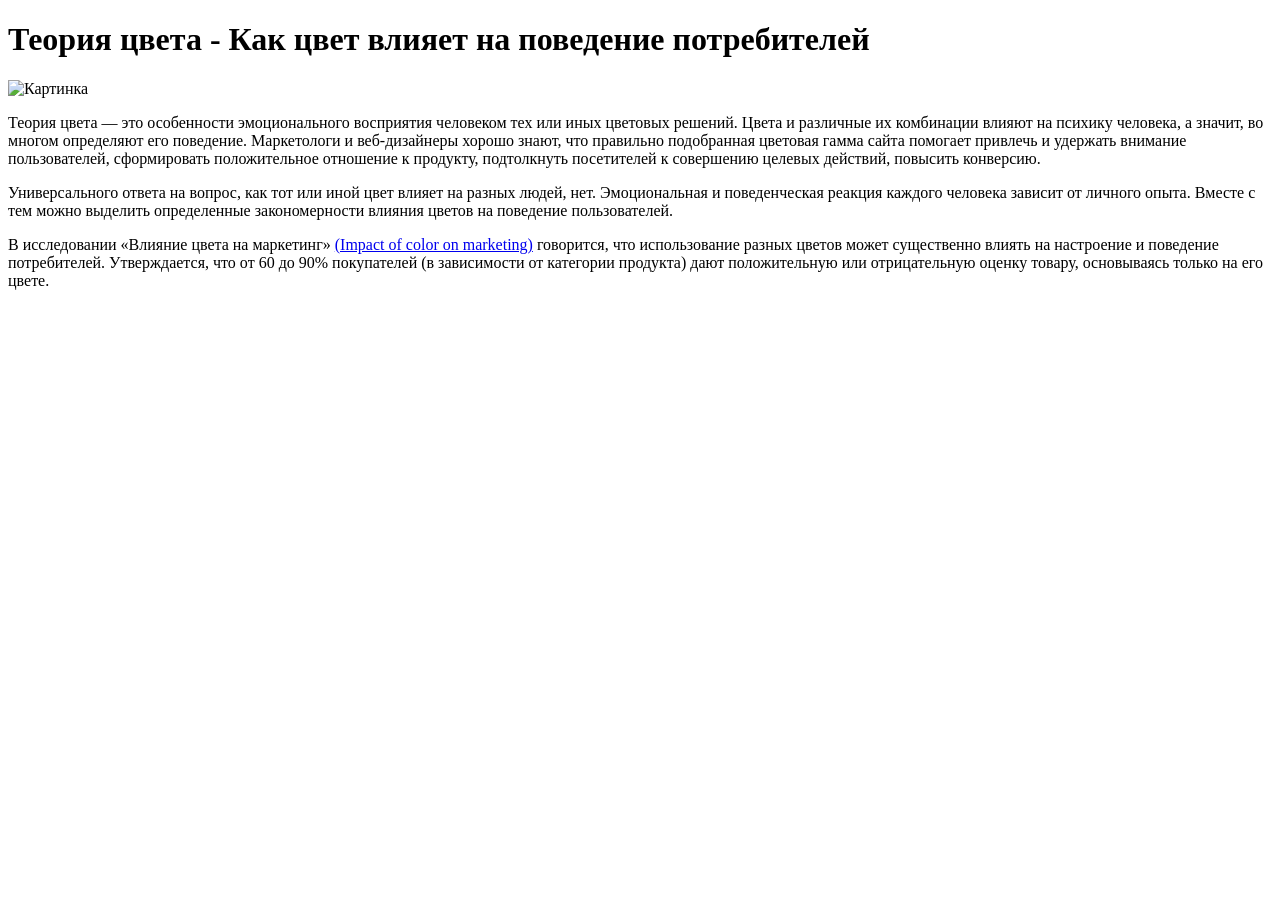
==== 1-Blog/index.html @ e6557847 "dz1" ====
<!DOCTYPE html>
<html lang="ru">

<head>
    <meta charset="UTF-8">
    <meta name="viewport" content="width=device-width, initial-scale=1.0">
    <title>Document</title>
</head>

<body>
    <h1>Теория цвета - Как цвет влияет на поведение потребителей</h1>
    <img src="C:\Users\dgzh2\Downloads\8cefa35e4f3f91ff718dae25d01f84692996a2cd.png" alt="Картинка">
    <p>
        Теория цвета — это особенности эмоционального восприятия человеком тех или иных цветовых решений. Цвета и
        различные их комбинации влияют на психику человека, а значит, во многом определяют его поведение. Маркетологи и
        веб-дизайнеры хорошо знают, что правильно подобранная цветовая гамма сайта помогает привлечь и удержать внимание
        пользователей, сформировать положительное отношение к продукту, подтолкнуть посетителей к совершению целевых
        действий, повысить конверсию.
    </p>

    <p>
        Универсального ответа на вопрос, как тот или иной цвет влияет на разных людей, нет. Эмоциональная и
        поведенческая реакция каждого человека зависит от личного опыта. Вместе с тем можно выделить определенные
        закономерности влияния цветов на поведение пользователей.
    </p>

    <p>
        В исследовании «Влияние цвета на маркетинг» <a
            href="https://www.researchgate.net/publication/235320162_Impact_of_color_on_marketing"
            target="_blank">(Impact of color on
            marketing)</a> говорится, что использование разных
        цветов может существенно влиять на настроение и поведение потребителей. Утверждается, что от 60 до 90%
        покупателей (в зависимости от категории продукта) дают положительную или отрицательную оценку товару,
        основываясь только на его цвете.
    </p>


</body>

</html>
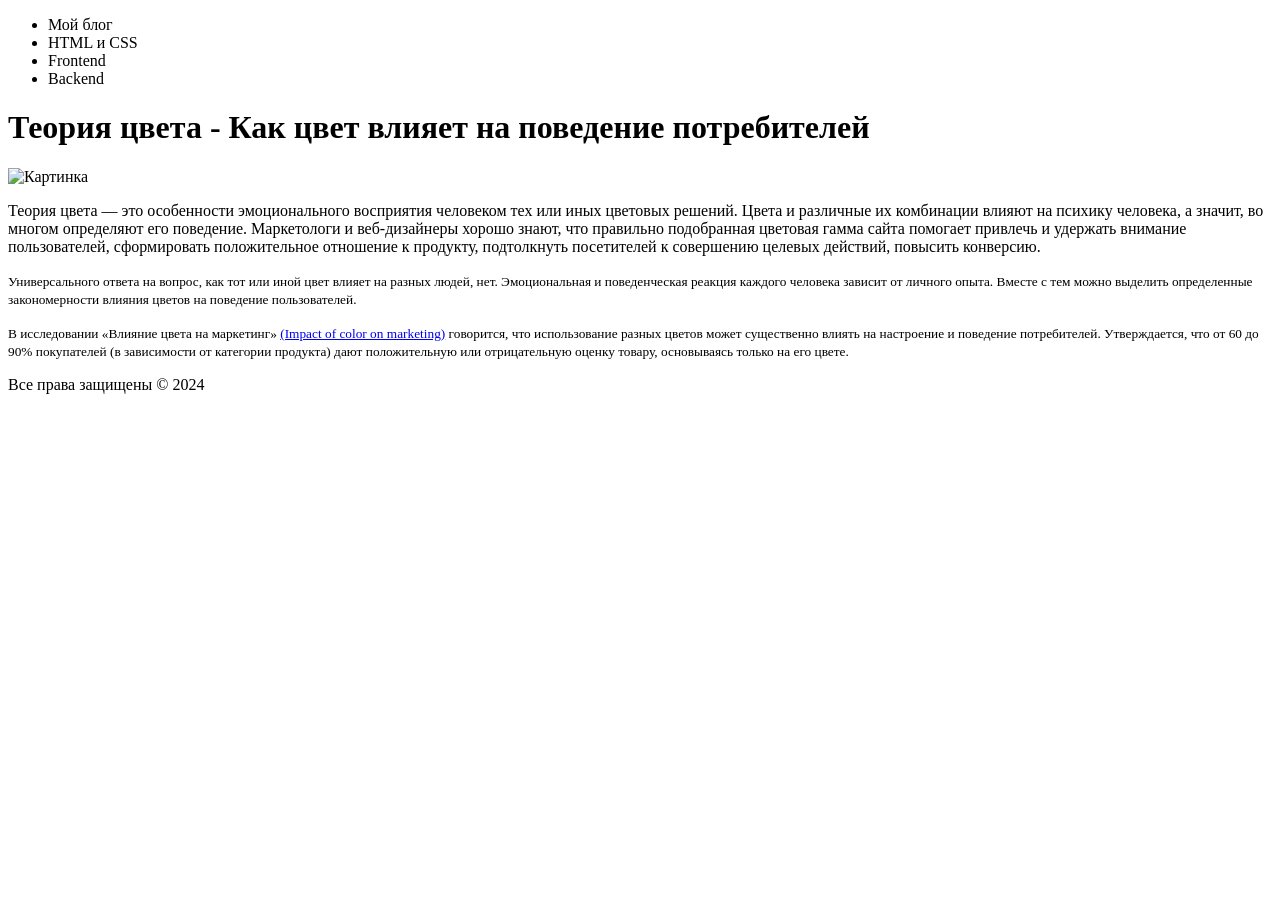
==== commit 7bcb85e5: "dzz2" ====
--- a/1-Blog/index.html
+++ b/1-Blog/index.html
@@ -8,33 +8,53 @@
 </head>
 
 <body>
-    <h1>Теория цвета - Как цвет влияет на поведение потребителей</h1>
-    <img src="C:\Users\dgzh2\Downloads\8cefa35e4f3f91ff718dae25d01f84692996a2cd.png" alt="Картинка">
-    <p>
-        Теория цвета — это особенности эмоционального восприятия человеком тех или иных цветовых решений. Цвета и
-        различные их комбинации влияют на психику человека, а значит, во многом определяют его поведение. Маркетологи и
-        веб-дизайнеры хорошо знают, что правильно подобранная цветовая гамма сайта помогает привлечь и удержать внимание
-        пользователей, сформировать положительное отношение к продукту, подтолкнуть посетителей к совершению целевых
-        действий, повысить конверсию.
-    </p>
+    <header>
+        <nav>
+            <ul>
+                <li>Мой блог</li>
+                <li>HTML и CSS</li>
+                <li>Frontend</li>
+                <li>Backend</li>
+            </ul>
+        </nav>
+    </header>
 
-    <p>
-        Универсального ответа на вопрос, как тот или иной цвет влияет на разных людей, нет. Эмоциональная и
-        поведенческая реакция каждого человека зависит от личного опыта. Вместе с тем можно выделить определенные
-        закономерности влияния цветов на поведение пользователей.
-    </p>
+    <main>
+        <h1>Теория цвета - Как цвет влияет на поведение потребителей</h1>
+        <img src="C:\Users\dgzh2\Downloads\Rectangle 181.png" alt="Картинка">
+        <p>
+            Теория цвета — это особенности эмоционального восприятия человеком тех или иных цветовых решений. Цвета и
+            различные их комбинации влияют на психику человека, а значит, во многом определяют его поведение.
+            Маркетологи и
+            веб-дизайнеры хорошо знают, что правильно подобранная цветовая гамма сайта помогает привлечь и удержать
+            внимание
+            пользователей, сформировать положительное отношение к продукту, подтолкнуть посетителей к совершению целевых
+            действий, повысить конверсию.
+        </p>
 
-    <p>
-        В исследовании «Влияние цвета на маркетинг» <a
-            href="https://www.researchgate.net/publication/235320162_Impact_of_color_on_marketing"
-            target="_blank">(Impact of color on
-            marketing)</a> говорится, что использование разных
-        цветов может существенно влиять на настроение и поведение потребителей. Утверждается, что от 60 до 90%
-        покупателей (в зависимости от категории продукта) дают положительную или отрицательную оценку товару,
-        основываясь только на его цвете.
-    </p>
+        <p><small>
+                Универсального ответа на вопрос, как тот или иной цвет влияет на разных людей, нет. Эмоциональная и
+                поведенческая реакция каждого человека зависит от личного опыта. Вместе с тем можно выделить
+                определенные
+                закономерности влияния цветов на поведение пользователей.
+            </small>
+        </p>
 
+        <p><small>
+                В исследовании «Влияние цвета на маркетинг» <a
+                    href="https://www.researchgate.net/publication/235320162_Impact_of_color_on_marketing"
+                    target="_blank">(Impact of color on
+                    marketing)</a> говорится, что использование разных
+                цветов может существенно влиять на настроение и поведение потребителей. Утверждается, что от 60 до 90%
+                покупателей (в зависимости от категории продукта) дают положительную или отрицательную оценку товару,
+                основываясь только на его цвете.
+            </small>
+        </p>
+    </main>
 
+    <footer>
+        <p>Все права защищены &copy; 2024</p>
+    </footer>
 </body>
 
 </html>
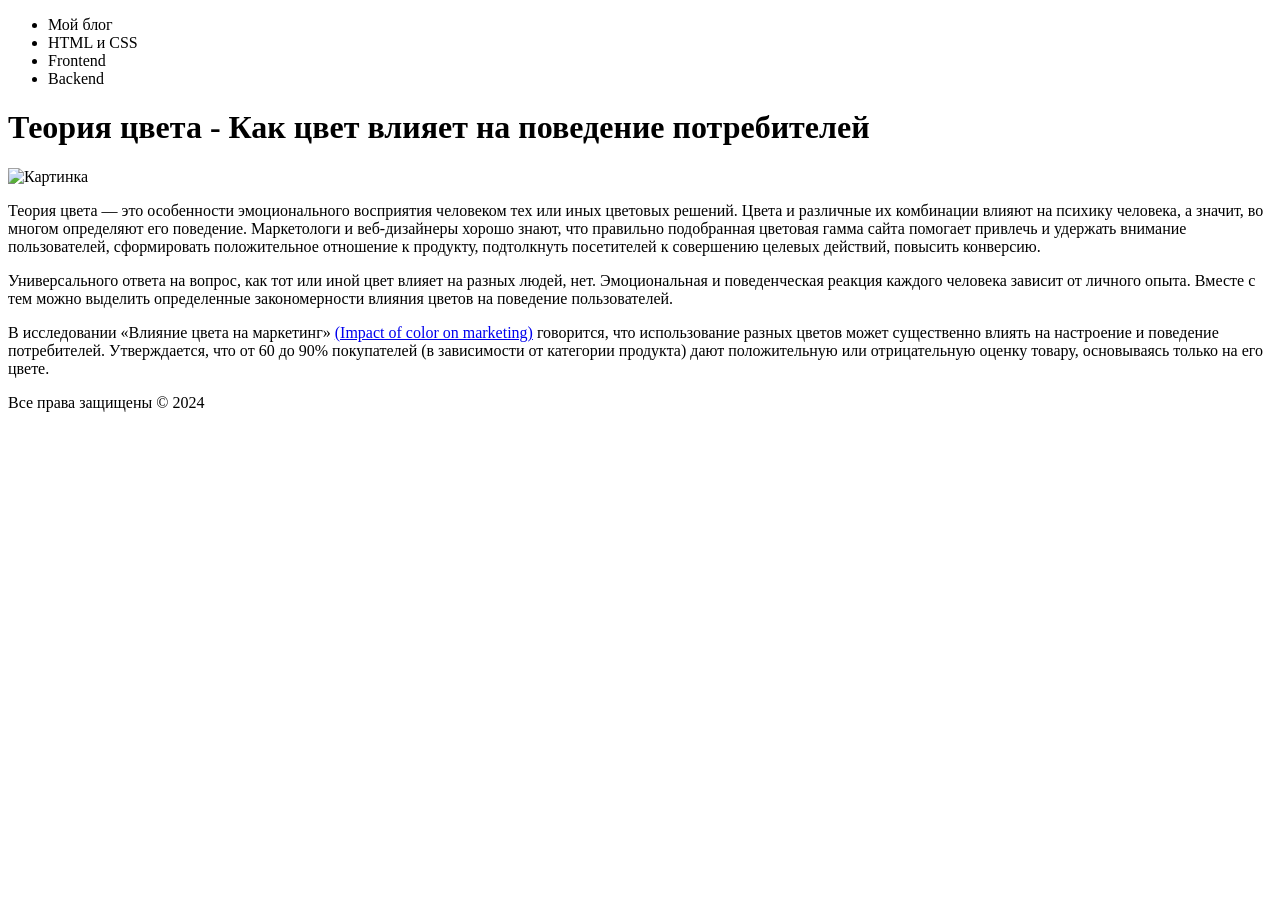
==== commit 10fe757f: "dz2" ====
--- a/1-Blog/index.html
+++ b/1-Blog/index.html
@@ -32,23 +32,21 @@
             действий, повысить конверсию.
         </p>
 
-        <p><small>
-                Универсального ответа на вопрос, как тот или иной цвет влияет на разных людей, нет. Эмоциональная и
-                поведенческая реакция каждого человека зависит от личного опыта. Вместе с тем можно выделить
-                определенные
-                закономерности влияния цветов на поведение пользователей.
-            </small>
+        <p>
+            Универсального ответа на вопрос, как тот или иной цвет влияет на разных людей, нет. Эмоциональная и
+            поведенческая реакция каждого человека зависит от личного опыта. Вместе с тем можно выделить
+            определенные
+            закономерности влияния цветов на поведение пользователей.
         </p>
 
-        <p><small>
-                В исследовании «Влияние цвета на маркетинг» <a
-                    href="https://www.researchgate.net/publication/235320162_Impact_of_color_on_marketing"
-                    target="_blank">(Impact of color on
-                    marketing)</a> говорится, что использование разных
-                цветов может существенно влиять на настроение и поведение потребителей. Утверждается, что от 60 до 90%
-                покупателей (в зависимости от категории продукта) дают положительную или отрицательную оценку товару,
-                основываясь только на его цвете.
-            </small>
+        <p>
+            В исследовании «Влияние цвета на маркетинг» <a
+                href="https://www.researchgate.net/publication/235320162_Impact_of_color_on_marketing"
+                target="_blank">(Impact of color on
+                marketing)</a> говорится, что использование разных
+            цветов может существенно влиять на настроение и поведение потребителей. Утверждается, что от 60 до 90%
+            покупателей (в зависимости от категории продукта) дают положительную или отрицательную оценку товару,
+            основываясь только на его цвете.
         </p>
     </main>
 
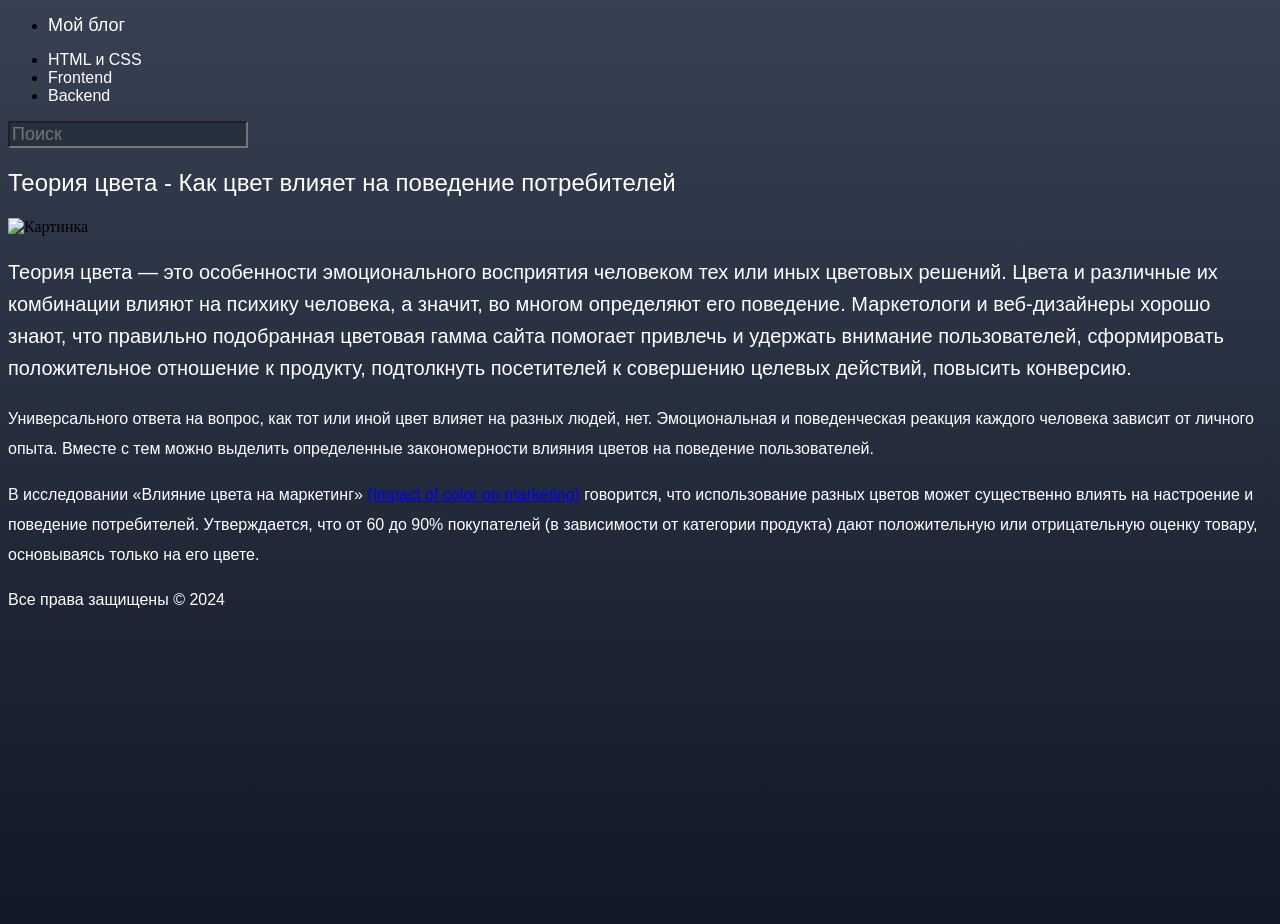
==== commit 83384882: "9.11. Домашнее задание - CSS Selectors" ====
--- a/1-Blog/index.html
+++ b/1-Blog/index.html
@@ -5,24 +5,34 @@
     <meta charset="UTF-8">
     <meta name="viewport" content="width=device-width, initial-scale=1.0">
     <title>Document</title>
+    <link rel="stylesheet" href="style.css">
 </head>
 
 <body>
     <header>
         <nav>
+            <div id="myblog">
+                <ul>
+                    <li><a href="#" target="_blank">Мой блог</a></li>
+                </ul>
+            </div>
             <ul>
-                <li>Мой блог</li>
-                <li>HTML и CSS</li>
-                <li>Frontend</li>
-                <li>Backend</li>
+                <li><a href="#" target="_blank">HTML и CSS</a></li>
+                <li><a href="#" target="_blank">Frontend</a></li>
+                <li><a href="#" target="_blank">Backend</a></li>
             </ul>
+
+            <form action="#" method="get">
+                <label for="search"></label>
+                <input type="text" id="search" name="search" placeholder="Поиск">
+            </form>
         </nav>
     </header>
 
     <main>
         <h1>Теория цвета - Как цвет влияет на поведение потребителей</h1>
-        <img src="C:\Users\dgzh2\Downloads\Rectangle 181.png" alt="Картинка">
-        <p>
+        <img src="F:\study-verstka\1-Blog\img.png" alt="Картинка">
+        <p class="article-intro">
             Теория цвета — это особенности эмоционального восприятия человеком тех или иных цветовых решений. Цвета и
             различные их комбинации влияют на психику человека, а значит, во многом определяют его поведение.
             Маркетологи и
@@ -32,14 +42,14 @@
             действий, повысить конверсию.
         </p>
 
-        <p>
+        <p class="article-body">
             Универсального ответа на вопрос, как тот или иной цвет влияет на разных людей, нет. Эмоциональная и
             поведенческая реакция каждого человека зависит от личного опыта. Вместе с тем можно выделить
             определенные
             закономерности влияния цветов на поведение пользователей.
         </p>
 
-        <p>
+        <p class="article-body">
             В исследовании «Влияние цвета на маркетинг» <a
                 href="https://www.researchgate.net/publication/235320162_Impact_of_color_on_marketing"
                 target="_blank">(Impact of color on
--- a/1-Blog/style.css
+++ b/1-Blog/style.css
@@ -0,0 +1,71 @@
+body {
+    min-height: 100vh;
+    background: linear-gradient(to bottom, #374151, #111827);
+}
+
+#myblog a {
+    font-family: 'Roboto', sans-serif;
+    font-weight: 400;
+    font-size: 18px;
+    line-height: 100%;
+    letter-spacing: 0%;
+    text-decoration: none;
+    color: #FFFFFF;
+}
+
+header a {
+    font-family: 'Roboto', sans-serif;
+    font-weight: 400;
+    font-size: 16px;
+    line-height: 100%;
+    letter-spacing: 0%;
+    text-decoration: none;
+    color: #FFFFFF;
+}
+
+#search {
+    background-color: rgb(31, 41, 55, 0.6);
+    font-family: 'Roboto', sans-serif;
+    font-weight: 400;
+    font-size: 18px;
+    line-height: 100%;
+    letter-spacing: 0%;
+    color: #FFFFFF;
+}
+
+h1 {
+    font-family: 'Roboto', sans-serif;
+    font-weight: 400;
+    font-size: 24px;
+    line-height: 38px;
+    letter-spacing: 0%;
+    justify-content: center;
+    color: #FFFFFF;
+}
+
+.article-intro {
+    font-family: 'Roboto', sans-serif;
+    font-weight: 400;
+    font-size: 20px;
+    line-height: 32px;
+    letter-spacing: 0%;
+    color: #FFFFFF;
+}
+
+.article-body {
+    font-family: 'Roboto', sans-serif;
+    font-weight: 400;
+    font-size: 16px;
+    line-height: 30px;
+    letter-spacing: 0%;
+    color: #FFFFFF;
+}
+
+footer {
+    font-family: 'Roboto', sans-serif;
+    font-weight: 400;
+    font-size: 16px;
+    line-height: 28px;
+    letter-spacing: 0%;
+    color: #FFFFFF;
+}
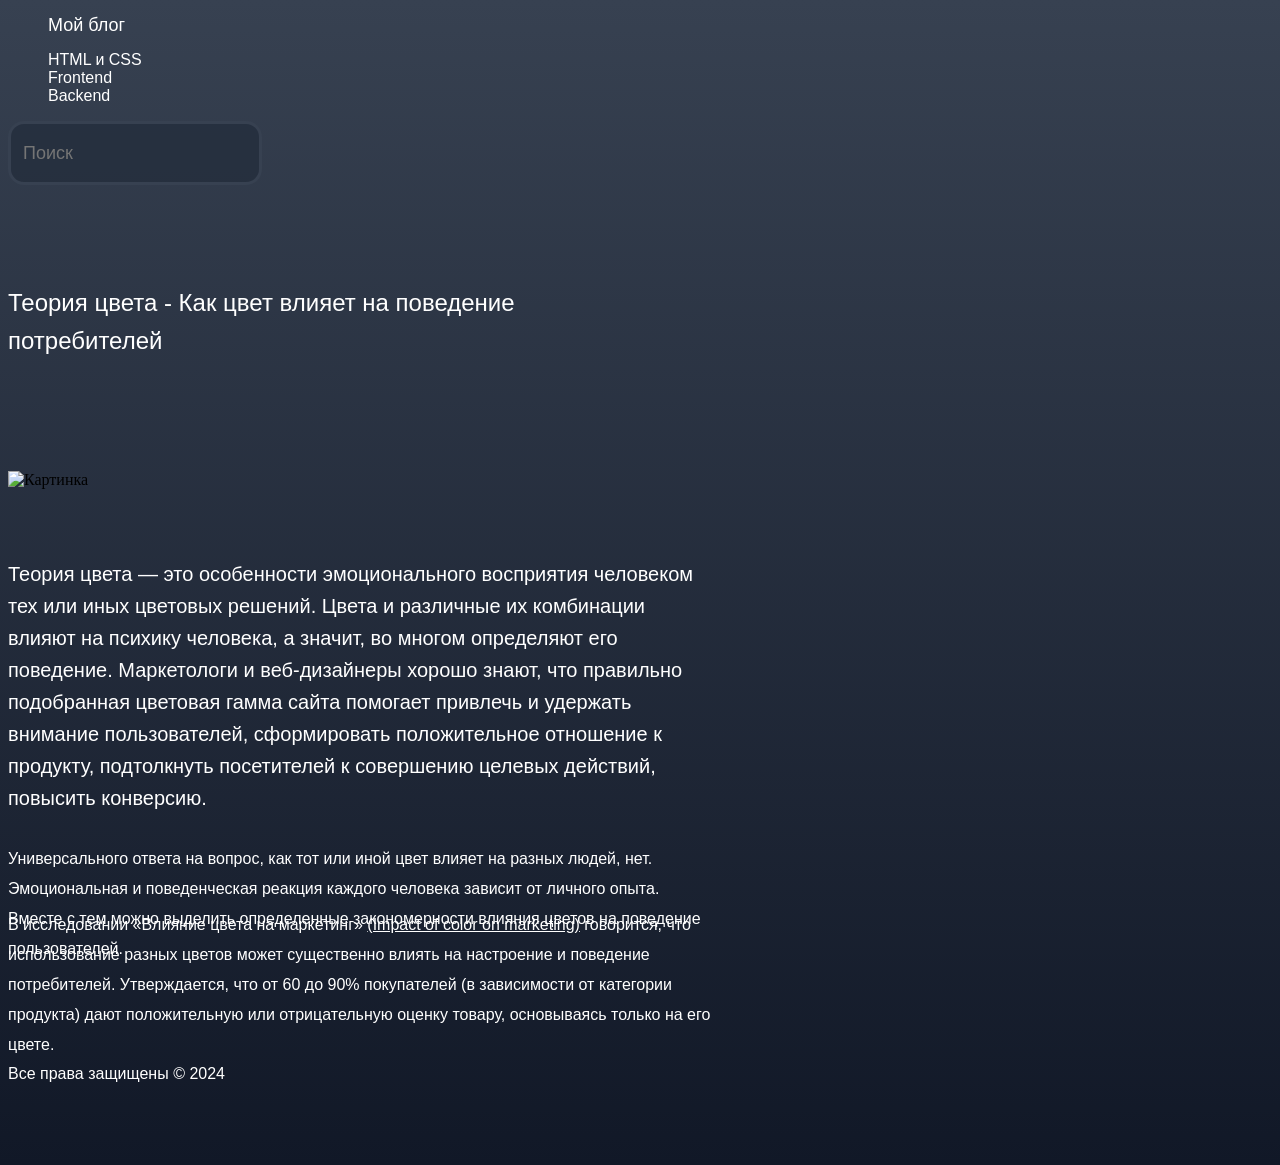
==== commit cbb2cfd8: "12.10. Домашнее задание - Блочная модель" ====
--- a/1-Blog/index.html
+++ b/1-Blog/index.html
@@ -31,7 +31,7 @@
 
     <main>
         <h1>Теория цвета - Как цвет влияет на поведение потребителей</h1>
-        <img src="F:\study-verstka\1-Blog\img.png" alt="Картинка">
+        <img src="F:\study-verstka\1-Blog\img.png" alt="Картинка" id="img">
         <p class="article-intro">
             Теория цвета — это особенности эмоционального восприятия человеком тех или иных цветовых решений. Цвета и
             различные их комбинации влияют на психику человека, а значит, во многом определяют его поведение.
--- a/1-Blog/style.css
+++ b/1-Blog/style.css
@@ -1,6 +1,11 @@
 body {
     min-height: 100vh;
     background: linear-gradient(to bottom, #374151, #111827);
+    box-sizing: border-box;
+}
+
+nav ul {
+    list-style: none;
 }
 
 #myblog a {
@@ -31,6 +36,11 @@
     line-height: 100%;
     letter-spacing: 0%;
     color: #FFFFFF;
+    width: 224px;
+    height: 40px;
+    border-radius: 16px;
+    border: solid #374151;
+    padding: 9px 12px;
 }
 
 h1 {
@@ -41,6 +51,15 @@
     letter-spacing: 0%;
     justify-content: center;
     color: #FFFFFF;
+    width: 525px;
+    height: 76px;
+    margin: 99px 0px 111px 0px;
+}
+
+#img {
+    width: 896px;
+    height: 594px;
+    margin: 0px 0px 69px 0px;
 }
 
 .article-intro {
@@ -50,6 +69,9 @@
     line-height: 32px;
     letter-spacing: 0%;
     color: #FFFFFF;
+    width: 708px;
+    height: 101px;
+    margin: 0px 0px 185px 0px;
 }
 
 .article-body {
@@ -58,6 +80,12 @@
     font-size: 16px;
     line-height: 30px;
     letter-spacing: 0%;
+    color: #FFFFFF;
+    width: 708px;
+    height: 50px;
+}
+
+a {
     color: #FFFFFF;
 }
 
@@ -68,4 +96,5 @@
     line-height: 28px;
     letter-spacing: 0%;
     color: #FFFFFF;
+    margin: 100px 0px 77px 0px;
 }
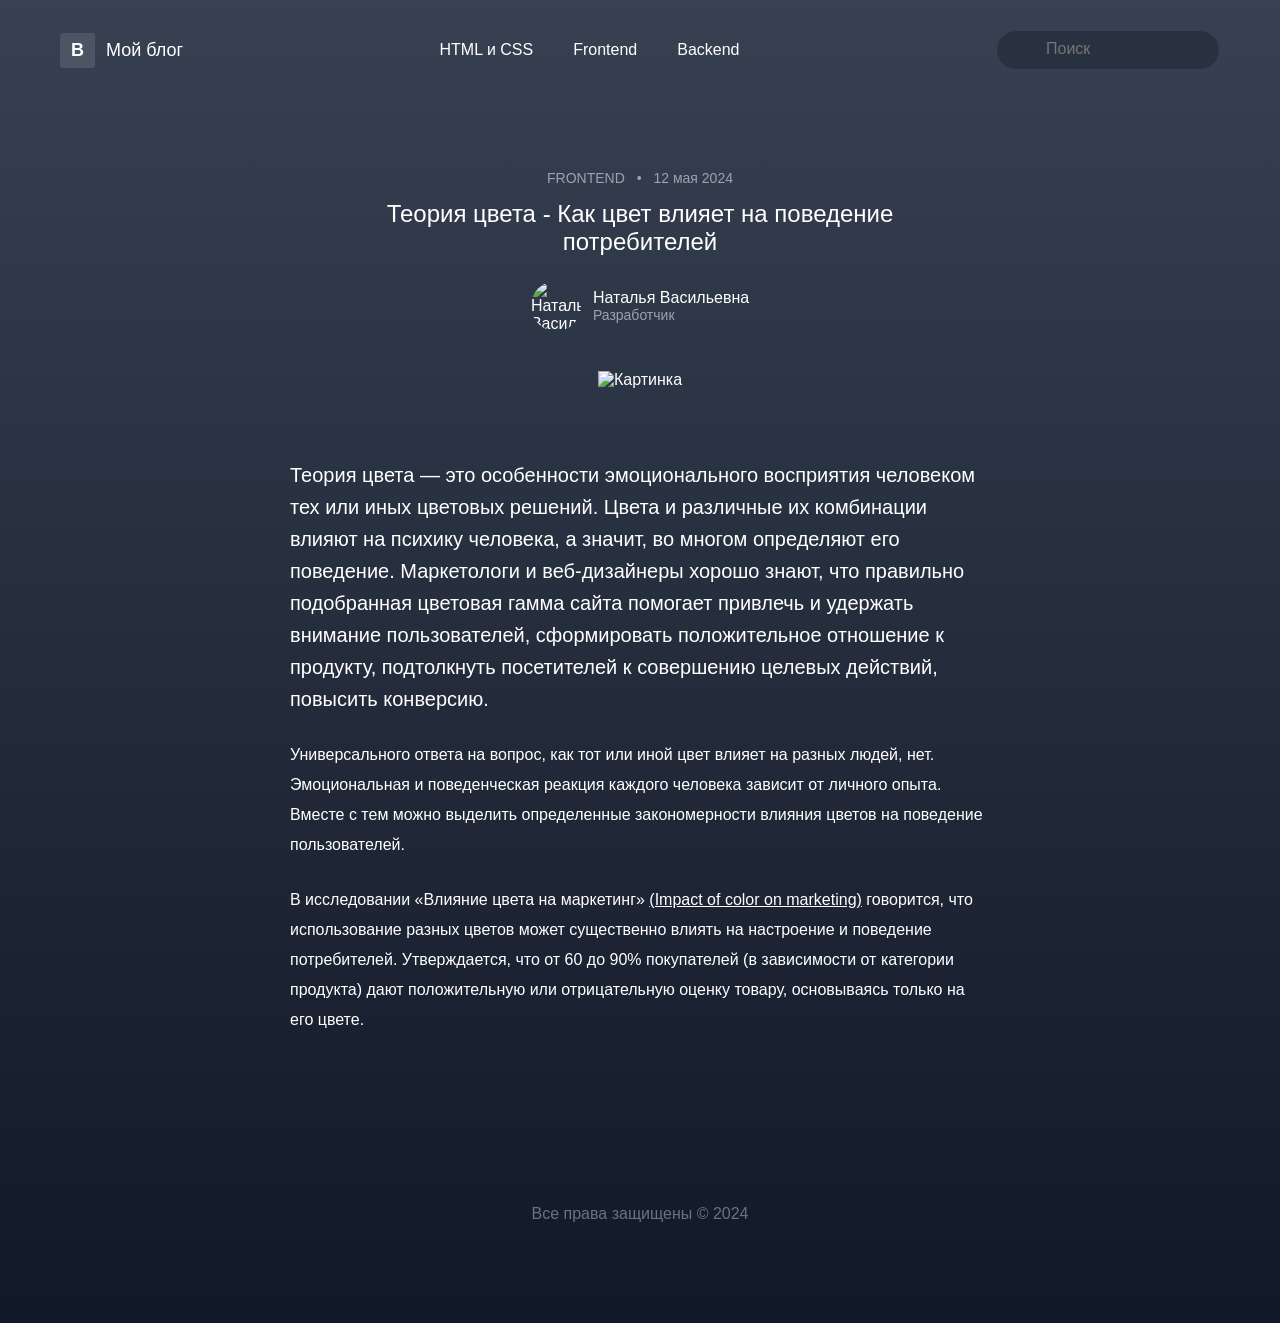
==== commit 477cf06f: "закончил полностью проект 1-Blog" ====
--- a/1-Blog/index.html
+++ b/1-Blog/index.html
@@ -10,58 +10,88 @@
 
 <body>
     <header>
-        <nav>
-            <div id="myblog">
-                <ul>
-                    <li><a href="#" target="_blank">Мой блог</a></li>
+        <div class="container">
+            <nav>
+                <div class="nav-left">
+                    <div class="box-b">B</div>
+                    <a href="#" target="_blank" class="brand-blank">Мой блог</a>
+                </div>
+
+                <ul class="nav-links">
+                    <li><a href="#" target="_blank">HTML и CSS</a></li>
+                    <li><a href="#" target="_blank">Frontend</a></li>
+                    <li><a href="#" target="_blank">Backend</a></li>
                 </ul>
-            </div>
-            <ul>
-                <li><a href="#" target="_blank">HTML и CSS</a></li>
-                <li><a href="#" target="_blank">Frontend</a></li>
-                <li><a href="#" target="_blank">Backend</a></li>
-            </ul>
 
-            <form action="#" method="get">
-                <label for="search"></label>
-                <input type="text" id="search" name="search" placeholder="Поиск">
-            </form>
-        </nav>
+                <form action="#" method="get" class="search-form">
+                    <input type="text" id="search" name="search" placeholder="Поиск">
+                </form>
+            </nav>
+        </div>
     </header>
 
     <main>
-        <h1>Теория цвета - Как цвет влияет на поведение потребителей</h1>
-        <img src="F:\study-verstka\1-Blog\img.png" alt="Картинка" id="img">
-        <p class="article-intro">
-            Теория цвета — это особенности эмоционального восприятия человеком тех или иных цветовых решений. Цвета и
-            различные их комбинации влияют на психику человека, а значит, во многом определяют его поведение.
-            Маркетологи и
-            веб-дизайнеры хорошо знают, что правильно подобранная цветовая гамма сайта помогает привлечь и удержать
-            внимание
-            пользователей, сформировать положительное отношение к продукту, подтолкнуть посетителей к совершению целевых
-            действий, повысить конверсию.
-        </p>
+        <div class="container main-container">
 
-        <p class="article-body">
-            Универсального ответа на вопрос, как тот или иной цвет влияет на разных людей, нет. Эмоциональная и
-            поведенческая реакция каждого человека зависит от личного опыта. Вместе с тем можно выделить
-            определенные
-            закономерности влияния цветов на поведение пользователей.
-        </p>
+            <div class="author-block">
+                <div class="meta-info">
+                    <span class="category">FRONTEND</span>
+                    <span class="dot">•</span>
+                    <span class="date">12 мая 2024</span>
+                </div>
+                <h1 class="main-title">Теория цвета - Как цвет влияет на поведение потребителей</h1>
+                <div class="profile">
+                    <img src="C:\study-verstka\1-Blog\Ellipse 1.png" alt="Наталья Васильевна" class="avatar">
+                    <div class="profile-text">
+                        <span class="author-name">Наталья Васильевна</span>
+                        <span class="author-role">Разработчик</span>
+                    </div>
+                </div>
+            </div>
 
-        <p class="article-body">
-            В исследовании «Влияние цвета на маркетинг» <a
-                href="https://www.researchgate.net/publication/235320162_Impact_of_color_on_marketing"
-                target="_blank">(Impact of color on
-                marketing)</a> говорится, что использование разных
-            цветов может существенно влиять на настроение и поведение потребителей. Утверждается, что от 60 до 90%
-            покупателей (в зависимости от категории продукта) дают положительную или отрицательную оценку товару,
-            основываясь только на его цвете.
-        </p>
+            <img src="C:\study-verstka\1-Blog\img.png" alt="Картинка" id="img">
+
+            <div class="article-content">
+                <p class="article-intro">
+                    Теория цвета — это особенности эмоционального восприятия человеком тех или иных цветовых решений.
+                    Цвета
+                    и
+                    различные их комбинации влияют на психику человека, а значит, во многом определяют его поведение.
+                    Маркетологи и
+                    веб-дизайнеры хорошо знают, что правильно подобранная цветовая гамма сайта помогает привлечь и
+                    удержать
+                    внимание
+                    пользователей, сформировать положительное отношение к продукту, подтолкнуть посетителей к совершению
+                    целевых
+                    действий, повысить конверсию.
+                </p>
+
+                <p class="article-body">
+                    Универсального ответа на вопрос, как тот или иной цвет влияет на разных людей, нет. Эмоциональная и
+                    поведенческая реакция каждого человека зависит от личного опыта. Вместе с тем можно выделить
+                    определенные
+                    закономерности влияния цветов на поведение пользователей.
+                </p>
+
+                <p class="article-body">
+                    В исследовании «Влияние цвета на маркетинг» <a
+                        href="https://www.researchgate.net/publication/235320162_Impact_of_color_on_marketing"
+                        target="_blank">(Impact of color on
+                        marketing)</a> говорится, что использование разных
+                    цветов может существенно влиять на настроение и поведение потребителей. Утверждается, что от 60 до
+                    90%
+                    покупателей (в зависимости от категории продукта) дают положительную или отрицательную оценку
+                    товару,
+                    основываясь только на его цвете.
+                </p>
+            </div>
+        </div>
     </main>
 
     <footer>
-        <p>Все права защищены &copy; 2024</p>
+        <div class="container">
+            <p>Все права защищены &copy; 2024</p>
+        </div>
     </footer>
 </body>
 
--- a/1-Blog/style.css
+++ b/1-Blog/style.css
@@ -1,100 +1,183 @@
+* {
+    margin: 0;
+    padding: 0;
+    box-sizing: border-box;
+}
+
 body {
     min-height: 100vh;
     background: linear-gradient(to bottom, #374151, #111827);
-    box-sizing: border-box;
+    font-family: 'Roboto', sans-serif;
+    color: #ffffff;
 }
 
-nav ul {
-    list-style: none;
+.container {
+    width: 100%;
+    max-width: 1200px;
+    margin: 0 auto;
+    padding: 0 20px;
 }
 
-#myblog a {
-    font-family: 'Roboto', sans-serif;
+header {
+    padding: 30px 0;
+}
+
+nav {
+    display: flex;
+    align-items: center;
+    justify-content: space-between;
+}
+
+.nav-left {
+    display: flex;
+    align-items: center;
+    gap: 11px;
+}
+
+.box-b {
+    width: 35px;
+    height: 35px;
+    background-color: #4B5563;
+    border-radius: 3px;
+    color: white;
+    font-size: 18px;
+    font-weight: 600;
+    display: flex;
+    align-items: center;
+    justify-content: center;
+}
+
+.brand-blank {
+    font-size: 18px;
     font-weight: 400;
-    font-size: 18px;
-    line-height: 100%;
-    letter-spacing: 0%;
     text-decoration: none;
     color: #FFFFFF;
 }
 
-header a {
-    font-family: 'Roboto', sans-serif;
-    font-weight: 400;
+.nav-links {
+    list-style: none;
+    display: flex;
+    gap: 40px;
+}
+
+.nav-links a {
     font-size: 16px;
-    line-height: 100%;
-    letter-spacing: 0%;
     text-decoration: none;
     color: #FFFFFF;
 }
 
 #search {
-    background-color: rgb(31, 41, 55, 0.6);
-    font-family: 'Roboto', sans-serif;
-    font-weight: 400;
-    font-size: 18px;
-    line-height: 100%;
-    letter-spacing: 0%;
+    background-color: rgba(31, 41, 55, 0.6);
+    font-size: 16px;
     color: #FFFFFF;
     width: 224px;
     height: 40px;
-    border-radius: 16px;
-    border: solid #374151;
-    padding: 9px 12px;
+    border-radius: 100px;
+    border: 1px solid #374151;
+    outline: none;
+    padding: 9px 128px 12px 49px;
 }
 
-h1 {
-    font-family: 'Roboto', sans-serif;
+main {
+    padding: 70px 0;
+}
+
+.main-container {
+    display: flex;
+    flex-direction: column;
+    align-items: center;
+}
+
+.author-block {
+    text-align: center;
+    margin-bottom: 70px;
+}
+
+.meta-info {
+    font-size: 14px;
+    color: #9ca3af;
+    margin-bottom: 14px;
+}
+
+.meta-info .category {
     font-weight: 400;
+}
+
+.meta-info .dot {
+    margin: 0 8px;
+}
+
+.main-title {
     font-size: 24px;
-    line-height: 38px;
-    letter-spacing: 0%;
+    font-weight: 400;
+    max-width: 650px;
+    margin: 0 auto 25px auto;
+}
+
+.profile {
+    display: flex;
+    align-items: center;
     justify-content: center;
-    color: #FFFFFF;
-    width: 525px;
-    height: 76px;
-    margin: 99px 0px 111px 0px;
+    gap: 12px;
+}
+
+.avatar {
+    width: 50px;
+    height: 50px;
+    border-radius: 50%;
+    object-fit: cover;
+}
+
+.profile-text {
+    display: flex;
+    flex-direction: column;
+    text-align: left;
+}
+
+.author-name {
+    font-size: 16px;
+    font-weight: 400;
+}
+
+.author-role {
+    font-size: 14px;
+    color: #9ca3af;
 }
 
 #img {
-    width: 896px;
-    height: 594px;
-    margin: 0px 0px 69px 0px;
+    margin-top: -30px;
+    margin-bottom: 70px;
+}
+
+.article-content {
+    max-width: 700px;
+    width: 100%;
+    display: flex;
+    flex-direction: column;
+    gap: 25px;
 }
 
 .article-intro {
-    font-family: 'Roboto', sans-serif;
-    font-weight: 400;
     font-size: 20px;
     line-height: 32px;
-    letter-spacing: 0%;
+    font-weight: 400;
     color: #FFFFFF;
-    width: 708px;
-    height: 101px;
-    margin: 0px 0px 185px 0px;
 }
 
 .article-body {
-    font-family: 'Roboto', sans-serif;
+    font-size: 16px;
     font-weight: 400;
-    font-size: 16px;
     line-height: 30px;
-    letter-spacing: 0%;
     color: #FFFFFF;
-    width: 708px;
-    height: 50px;
 }
 
-a {
+.article-content a {
     color: #FFFFFF;
 }
 
 footer {
-    font-family: 'Roboto', sans-serif;
-    font-weight: 400;
+    padding: 100px 0;
+    text-align: center;
     font-size: 16px;
-    line-height: 28px;
-    letter-spacing: 0%;
-    color: #FFFFFF;
-    margin: 100px 0px 77px 0px;
+    color: #6b7280;
 }
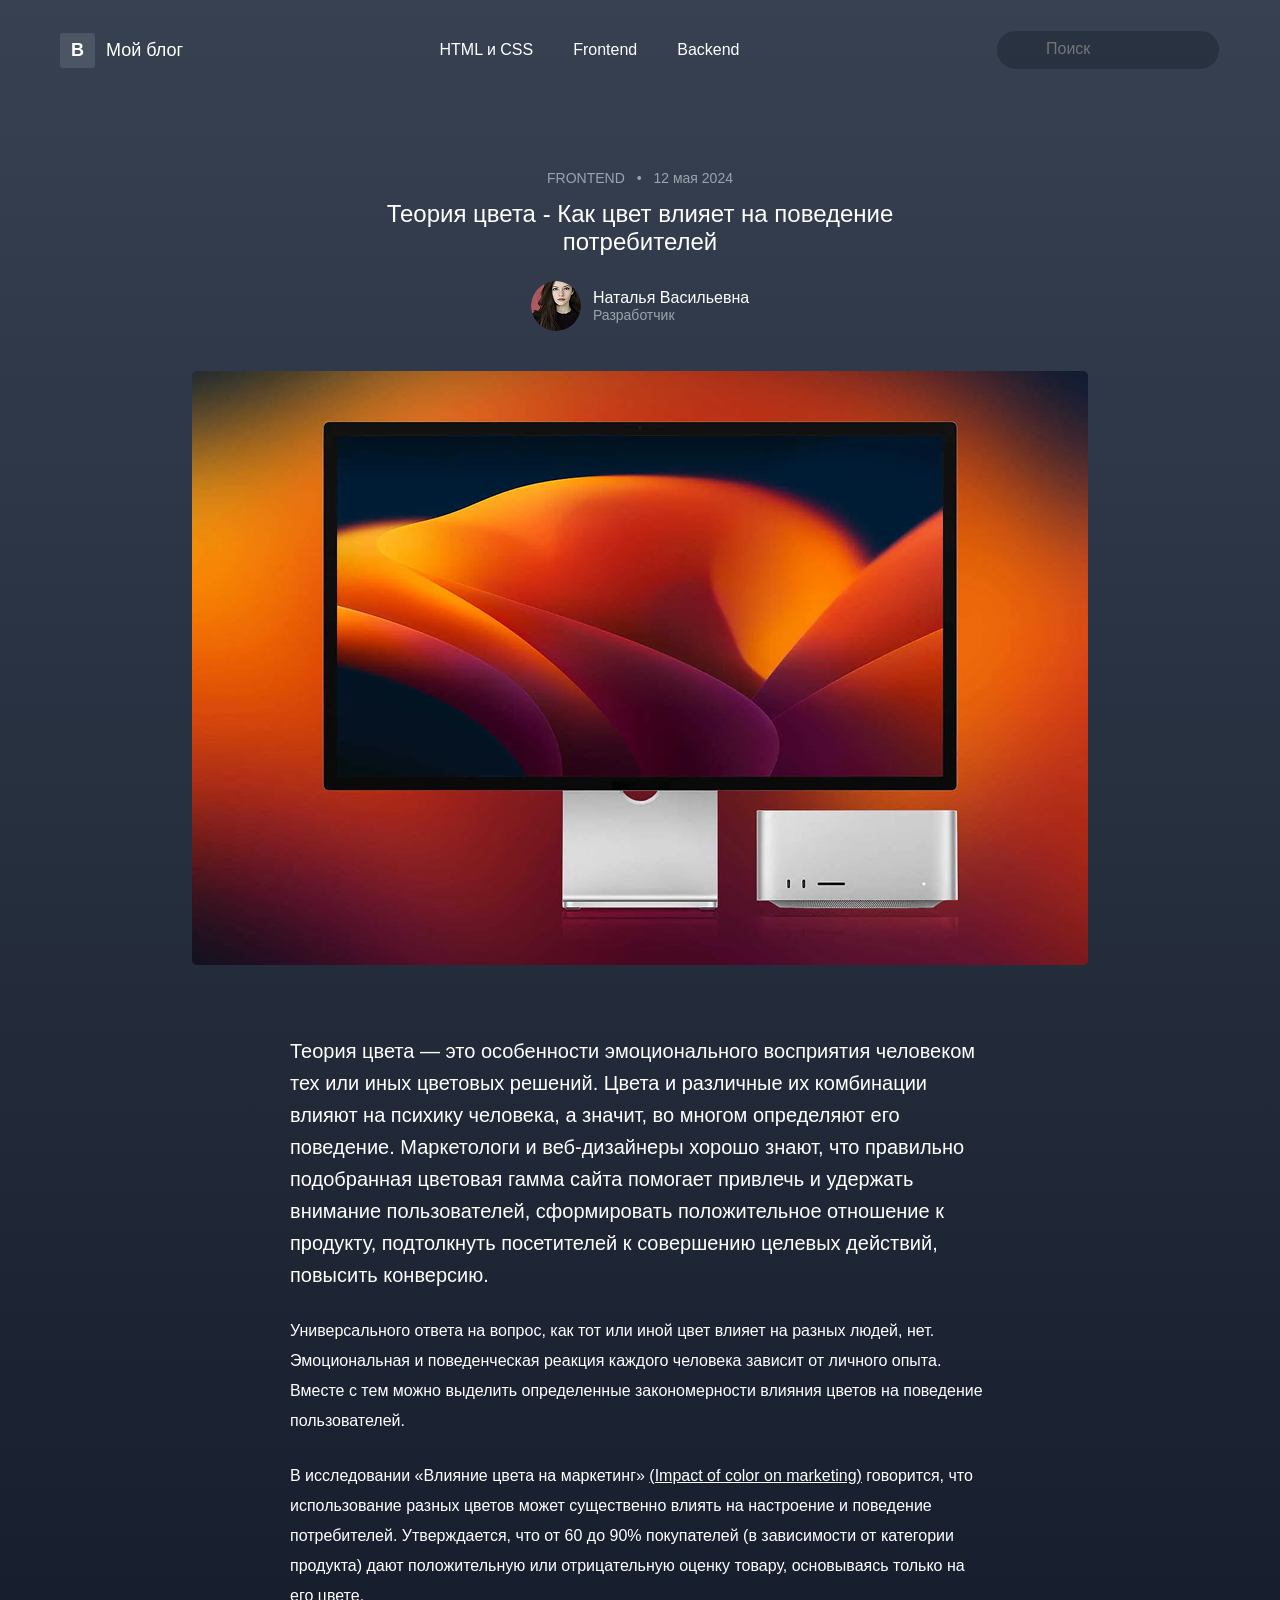
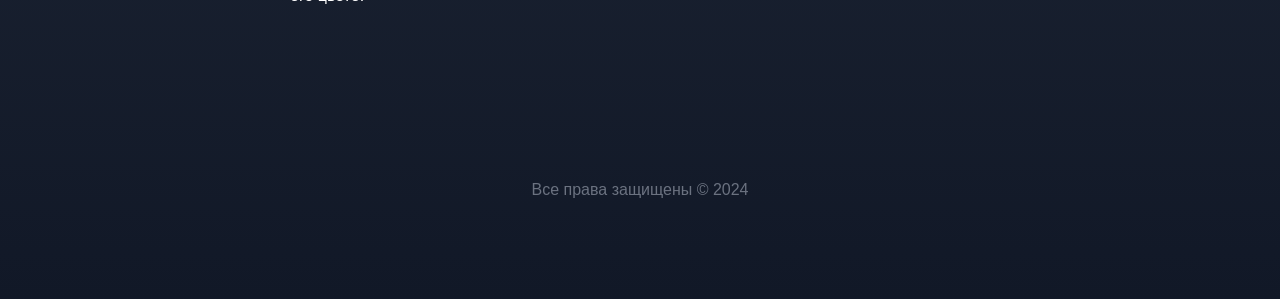
==== commit 126442fa: "закончил полностью проект 1-Blog" ====
--- a/1-Blog/index.html
+++ b/1-Blog/index.html
@@ -41,7 +41,7 @@
                 </div>
                 <h1 class="main-title">Теория цвета - Как цвет влияет на поведение потребителей</h1>
                 <div class="profile">
-                    <img src="C:\study-verstka\1-Blog\Ellipse 1.png" alt="Наталья Васильевна" class="avatar">
+                    <img src="Ellipse 1.png" alt="Наталья Васильевна" class="avatar">
                     <div class="profile-text">
                         <span class="author-name">Наталья Васильевна</span>
                         <span class="author-role">Разработчик</span>
@@ -49,7 +49,7 @@
                 </div>
             </div>
 
-            <img src="C:\study-verstka\1-Blog\img.png" alt="Картинка" id="img">
+            <img src="img.png" alt="Картинка" id="img">
 
             <div class="article-content">
                 <p class="article-intro">
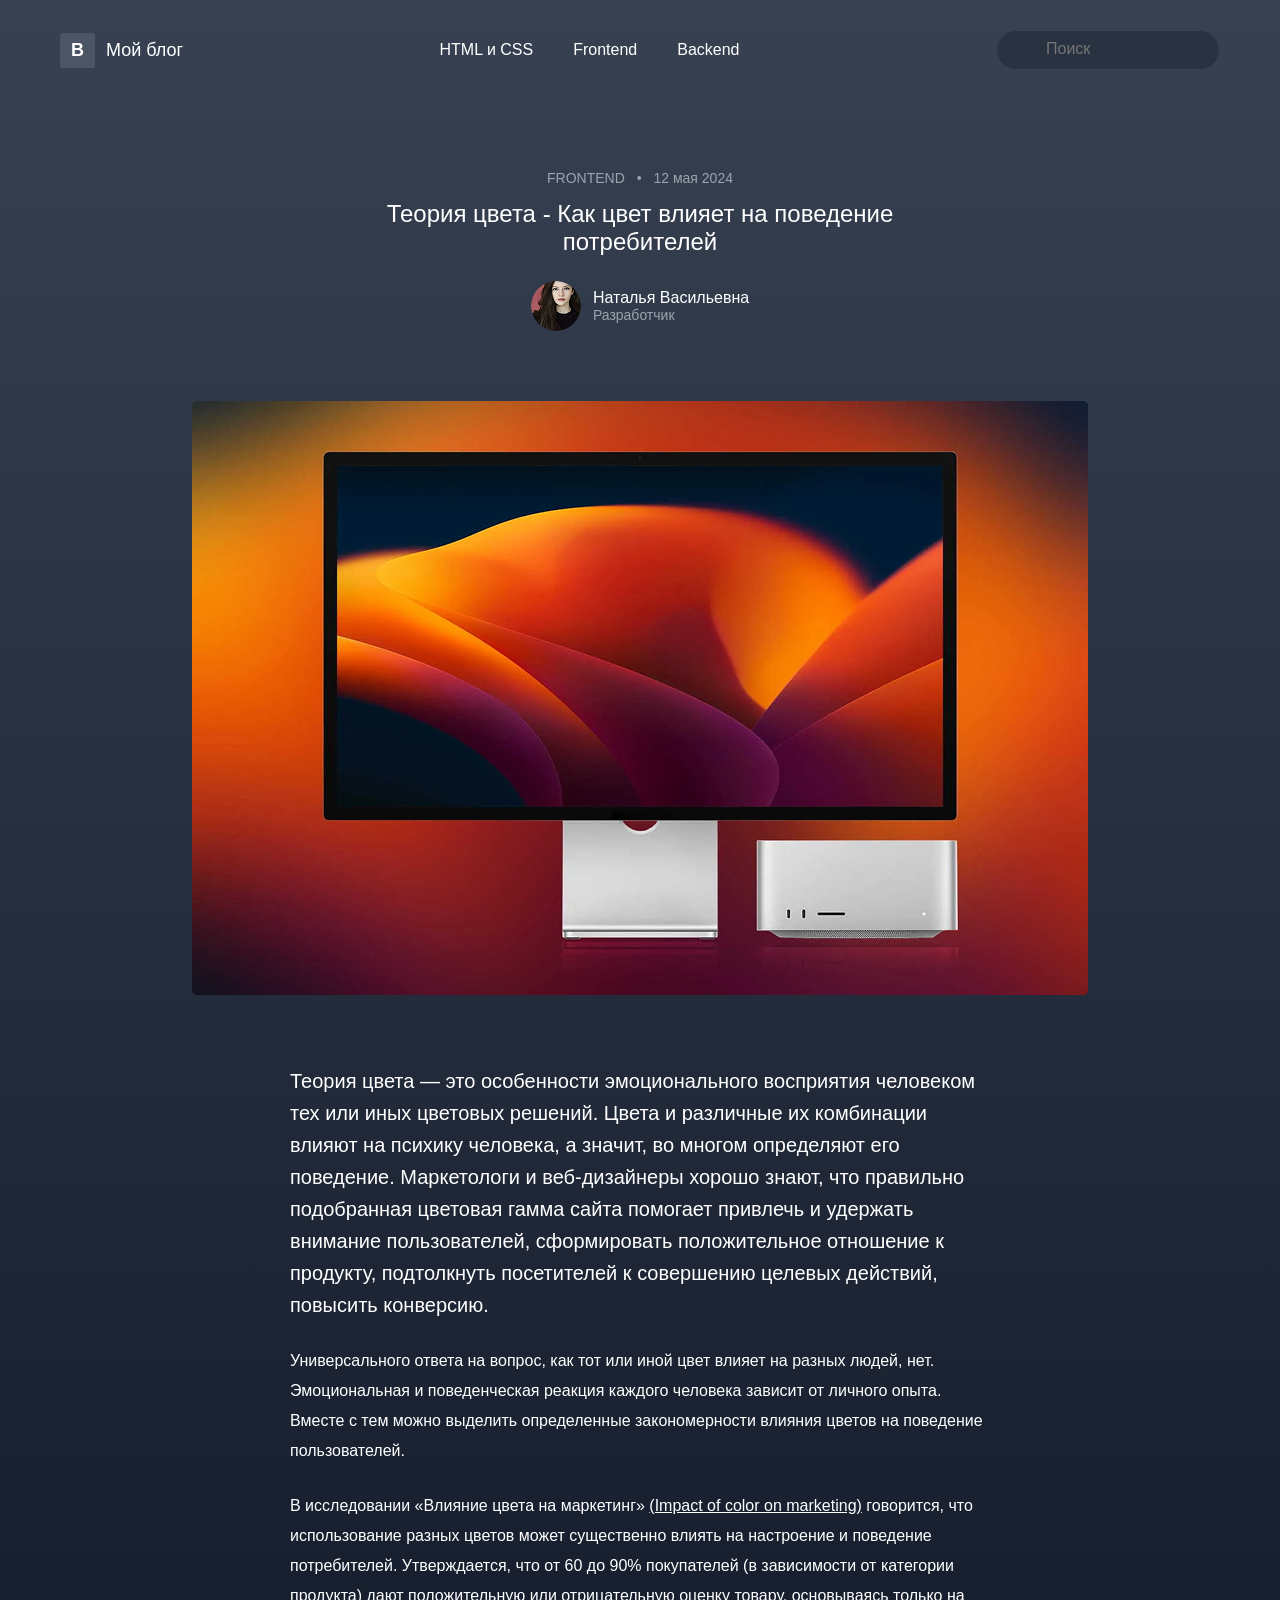
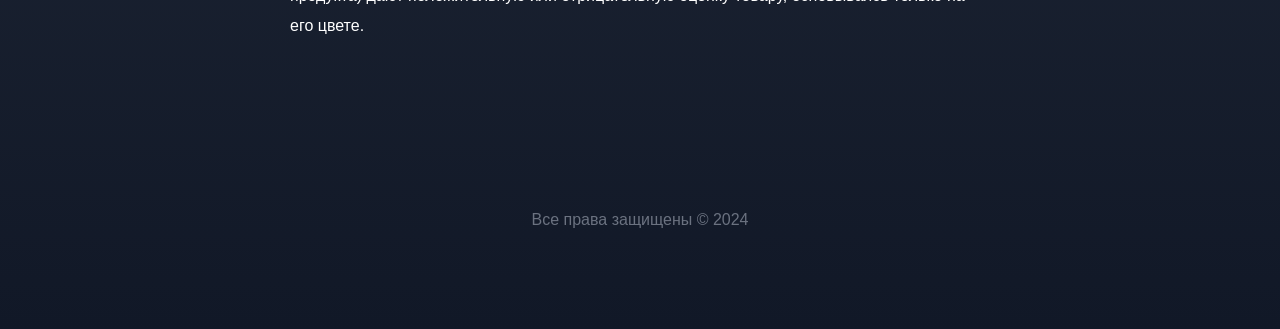
==== commit abf1f2cc: "Добавление Тарифы" ====
--- a/1-Blog/index.html
+++ b/1-Blog/index.html
@@ -4,7 +4,7 @@
 <head>
     <meta charset="UTF-8">
     <meta name="viewport" content="width=device-width, initial-scale=1.0">
-    <title>Document</title>
+    <title>Blog</title>
     <link rel="stylesheet" href="style.css">
 </head>
 
--- a/1-Blog/style.css
+++ b/1-Blog/style.css
@@ -145,7 +145,6 @@
 }
 
 #img {
-    margin-top: -30px;
     margin-bottom: 70px;
 }
 
